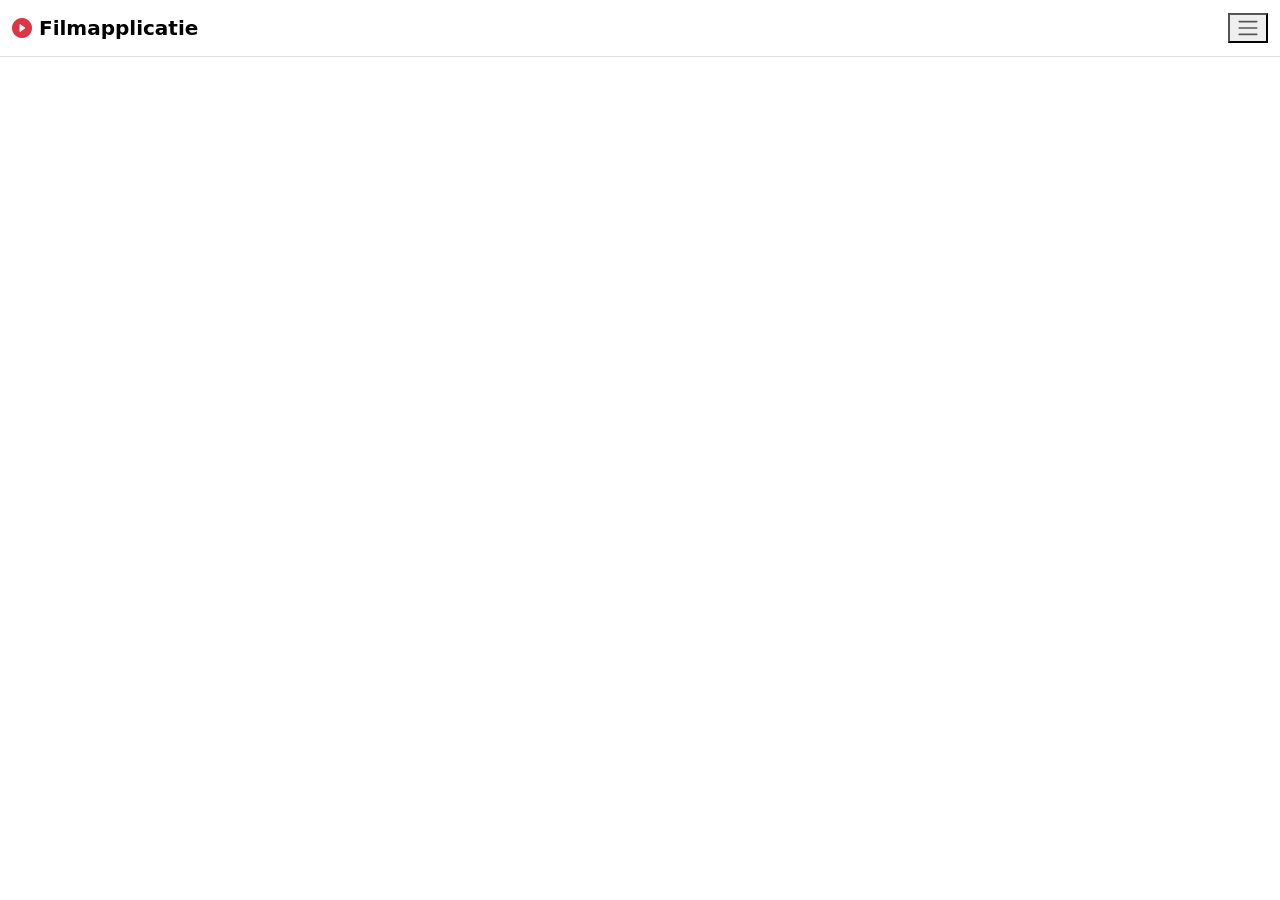
==== Frontend/Index.html @ 702643f3 "Navbar toegevoed + toggler en title Navbar toegevoed + toggler en title" ====
<!DOCTYPE html>
<html lang="en">
<head>
    <meta charset="UTF-8">
    <meta name="viewport" content="width=device-width, initial-scale=1.0">
    <link rel="stylesheet" href="styles.css">
    <title>Filmapplicatie</title>
    <!--Bootstrap css toegevoegd-->
       <link
    href="https://cdn.jsdelivr.net/npm/bootstrap@5.3.3/dist/css/bootstrap.min.css"
    rel="stylesheet">
     <!--Bootstrap icons toegevoegd-->
       <link
    rel="stylesheet"
    href="https://cdn.jsdelivr.net/npm/bootstrap-icons@1.11.3/font/bootstrap-icons.css">
    <link rel="stylesheet" href="styles.css">
</head>
<body>
    <!--Navbar met bootstrap-->
    <nav class="navbar navbar-expand-lg sticky-top border-bottom app-navbar">
        <div class="container-fluid">
            <a href="Index.html" class="navbar-brand fw-bold">
                <i class="bi bi-play-circle-fill text-danger"></i>
                Filmapplicatie
            </a>
    <!--Menu toggler rechts-->
            <button class="navbar-toggle" type="button" data-bs-toggle="collapse" data-bs-target="#navbarMenu">
                <span class="navbar-toggler-icon"></span>
            </button>
        </div>
    </nav>
<!-- Zoekfunctie: Later toevoegen -->
    <script src="script.js"></script>
</body>
</html>
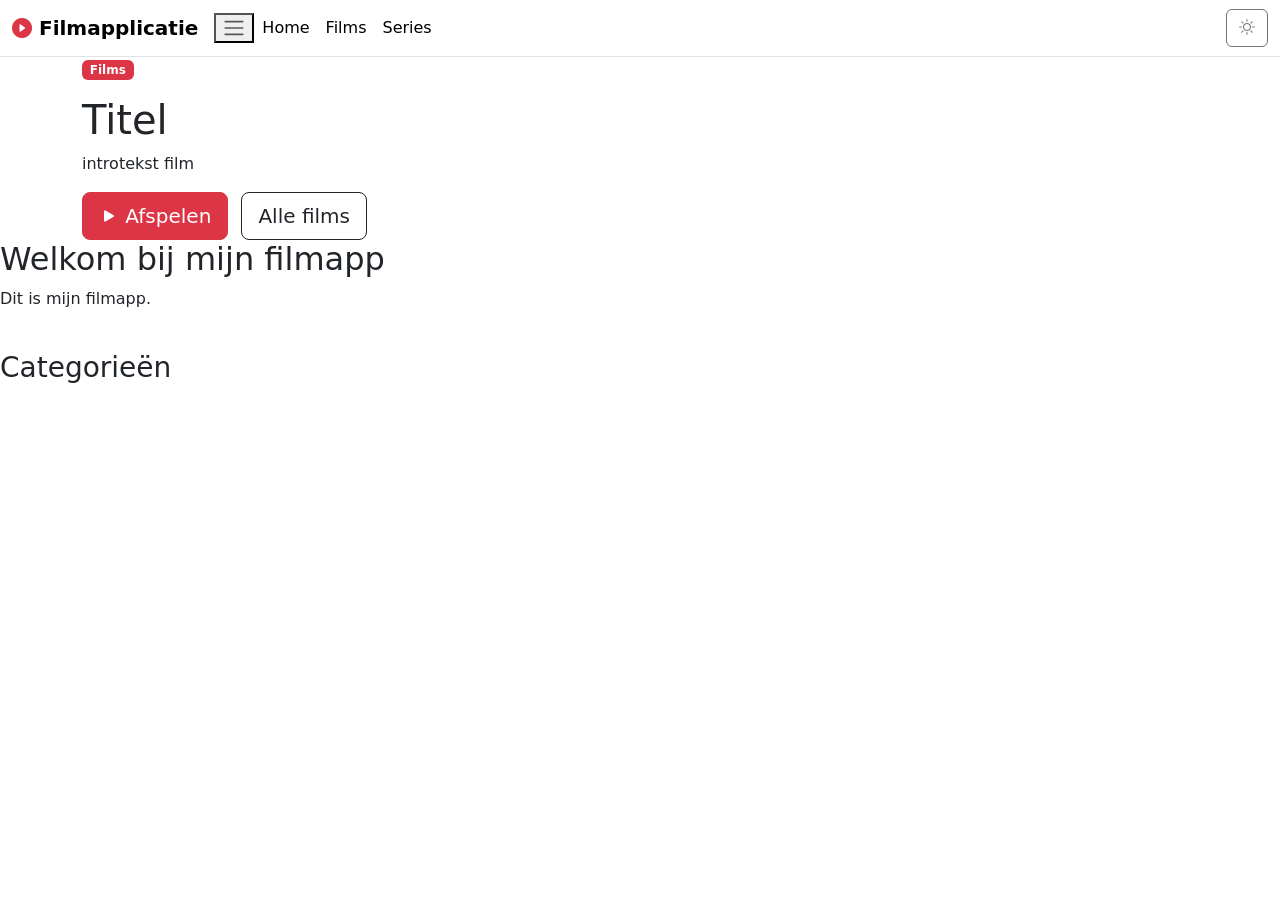
==== commit 7b44cb52: "Header en deel main html geschreven Header en deel main html geschreven" ====
--- a/Frontend/Index.html
+++ b/Frontend/Index.html
@@ -27,9 +27,69 @@
             <button class="navbar-toggle" type="button" data-bs-toggle="collapse" data-bs-target="#navbarMenu">
                 <span class="navbar-toggler-icon"></span>
             </button>
+                <div class="collapse navbar-collapse" id="navbarMenu">
+                    <ul class="navbar-nav me-auto mb-2 mb-lg-0">
+                        <li class="navigatie-item">
+                            <a href="Index.html" class="nav-link active">Home</a>
+                        </li>
+                         <li class="navigatie-item">
+                            <a href="films.html" class="nav-link active">Films</a>
+                        </li>
+                         <li class="navigatie-item">
+                            <a href="series.html" class="nav-link active">Series</a>
+                        </li>
+                    </ul>
+    <!--Dark/lightmodebutton-->
+            <button class="btn btn-outline-secondary" onclick="toggleTheme()" type="button">
+          <i class="bi bi-brightness-high"></i>
+        </button>
+                </div>
+    <!-- Zoekfunctie: Later toevoegen -->
         </div>
     </nav>
-<!-- Zoekfunctie: Later toevoegen -->
+    <header>
+    <!-- Hoofdbanner -->
+      <div class="container">
+      <div class="col-lg-6">
+        <span class="badge bg-danger mb-3">Films</span>
+        <h1>Titel</h1>
+        <p class="introtekst">
+          introtekst film
+        </p>
+
+        <!-- Blob URL insteken-->
+        <button
+          class="btn btn-danger btn-lg"
+          onclick="speelFilm(
+            'The Walking Dead',
+            'https://movieappantonstorage.blob.core.windows.net/moviecontainer/movies/Avatar.2009.EXTENDED.REPACK.1080p.BluRay.x264.AAC5.1-[YTS.MX].mp4',
+            'https://ondertitelbestandNOGTOEVOeGEN'
+          )"
+        >
+          <i class="bi bi-play-fill"></i>
+          Afspelen
+        </button>
+
+        <a href="films.html" class="btn btn-outline-dark btn-lg ms-2">
+          Alle films
+        </a>
+      </div>
+    </div>
+    </header>
+
+
+    <main>
+        <div class="row mb-4">
+      <div class="col-lg-8">
+        <h2>Welkom bij mijn filmapp</h2>
+        <p>
+          Dit is mijn filmapp.
+        </p>
+      </div>
+    </div>
+    </main>
+<h3>Categorieën</h3>
+<!--Categorieen toevoegen-->
     <script src="script.js"></script>
 </body>
 </html>
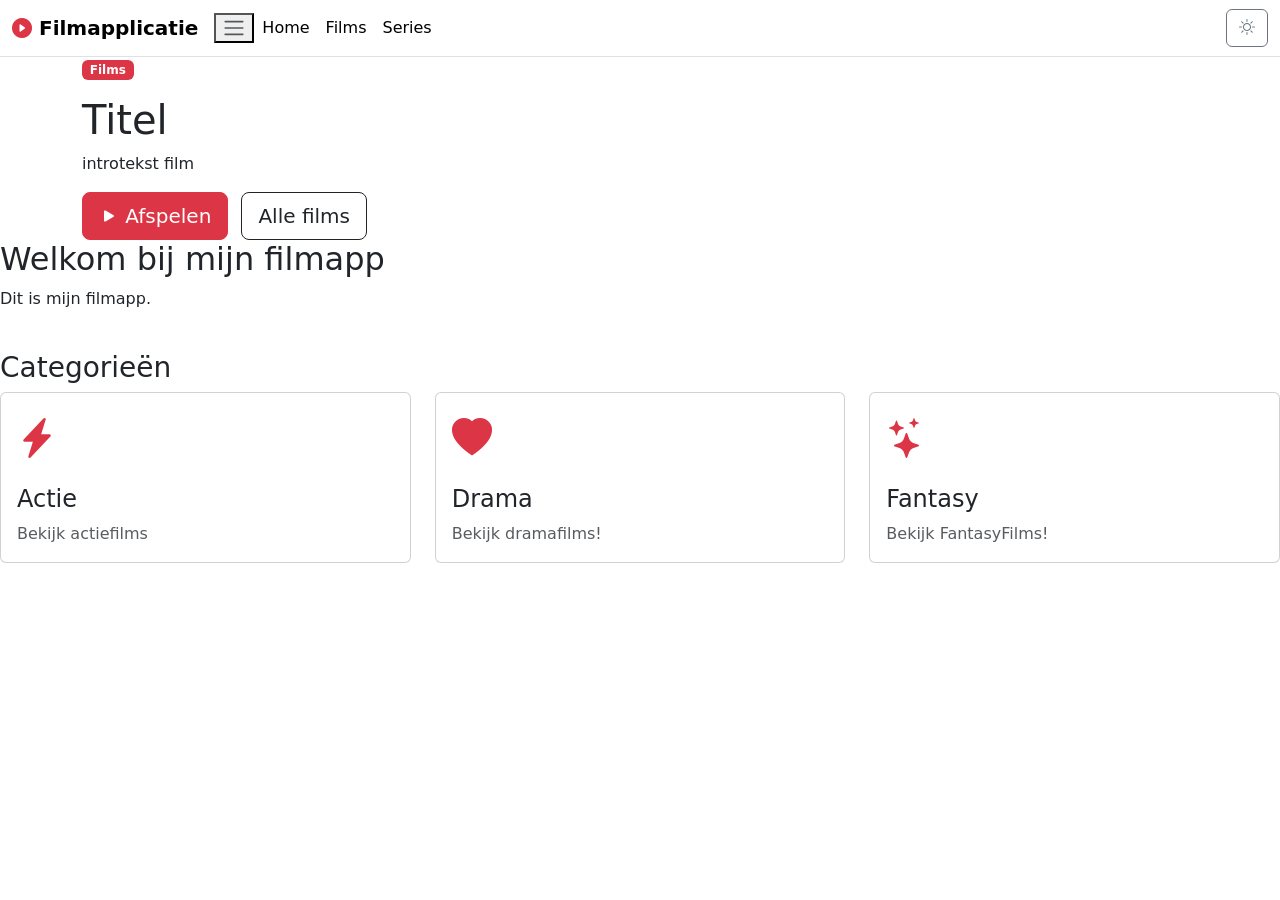
==== commit 802ffe4b: "code geschreven voor categorieeen met bootstrap cards code geschreven voor categorieeen met bootstra" ====
--- a/Frontend/Index.html
+++ b/Frontend/Index.html
@@ -4,7 +4,7 @@
     <meta charset="UTF-8">
     <meta name="viewport" content="width=device-width, initial-scale=1.0">
     <link rel="stylesheet" href="styles.css">
-    <title>Filmapplicatie</title>
+    <title>Filmapplicatie Anton</title>
     <!--Bootstrap css toegevoegd-->
        <link
     href="https://cdn.jsdelivr.net/npm/bootstrap@5.3.3/dist/css/bootstrap.min.css"
@@ -90,6 +90,44 @@
     </main>
 <h3>Categorieën</h3>
 <!--Categorieen toevoegen-->
+<!--Bootstrap cards gebruikt-->
+    <div class="row g-4">
+      <div class="col-md-4">
+        <a href="films.html#actie" class="text-decoration-none">
+          <div class="card category-card h-100">
+            <div class="card-body">
+              <i class="bi bi-lightning-charge-fill text-danger fs-1"></i>
+              <h4 class="mt-3">Actie</h4>
+              <p class="text-body-secondary mb-0">Bekijk actiefilms</p>
+            </div>
+          </div>
+        </a>
+      </div>
+
+      <div class="col-md-4">
+        <a href="films.html#drama" class="text-decoration-none">
+          <div class="card category-card h-100">
+            <div class="card-body">
+              <i class="bi bi-heart-fill text-danger fs-1"></i>
+              <h4 class="mt-3">Drama</h4>
+              <p class="text-body-secondary mb-0">Bekijk dramafilms!</p>
+            </div>
+          </div>
+        </a>
+      </div>
+
+      <div class="col-md-4">
+        <a href="films.html#fantasy" class="text-decoration-none">
+          <div class="card category-card h-100">
+            <div class="card-body">
+              <i class="bi bi-stars text-danger fs-1"></i>
+              <h4 class="mt-3">Fantasy</h4>
+              <p class="text-body-secondary mb-0">Bekijk FantasyFilms!</p>
+            </div>
+          </div>
+        </a>
+      </div>
+    </div>
     <script src="script.js"></script>
 </body>
 </html>
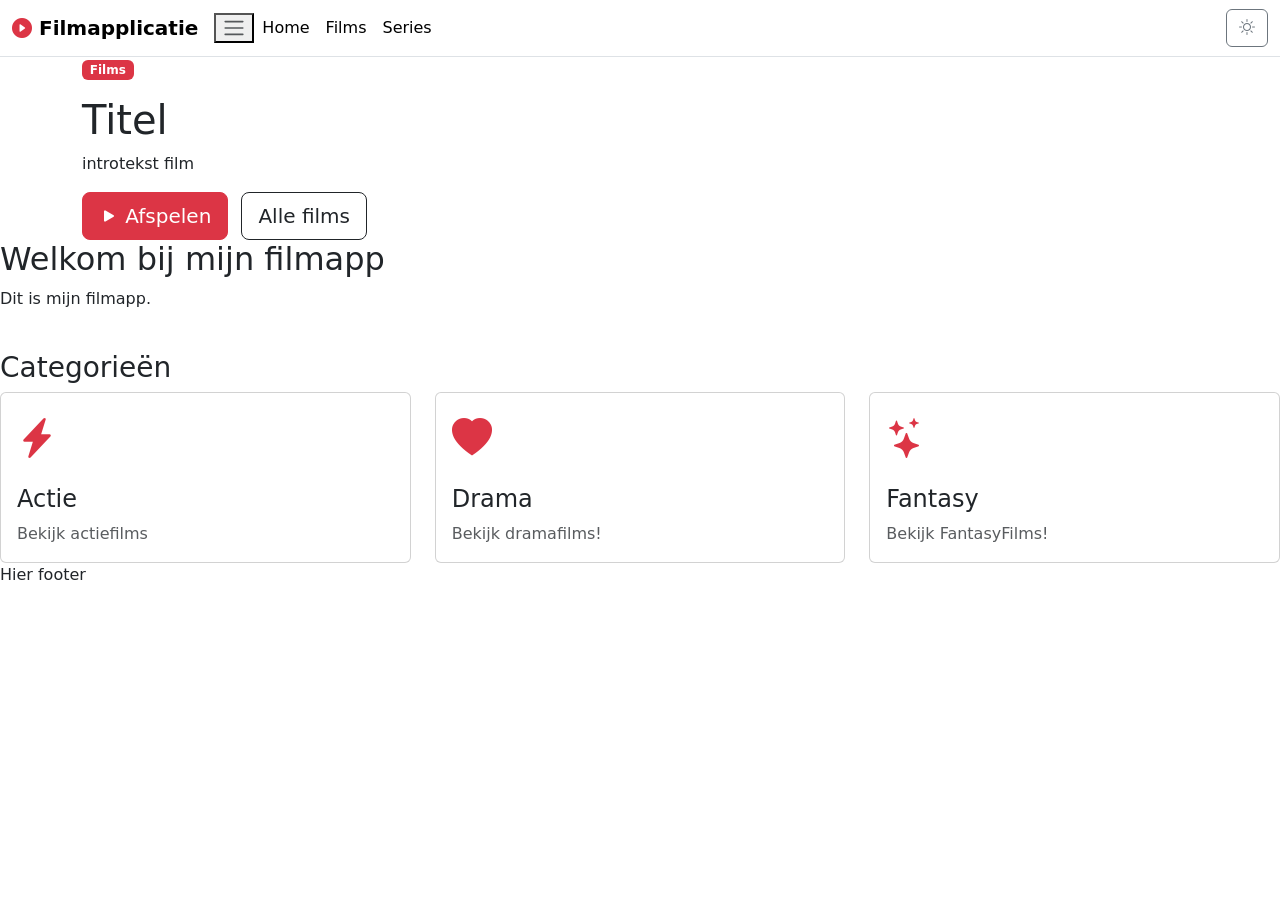
==== commit cfcae40f: "Code geschreven voor films.html en series Code geschreven voor films.html en series" ====
--- a/Frontend/Index.html
+++ b/Frontend/Index.html
@@ -44,7 +44,7 @@
           <i class="bi bi-brightness-high"></i>
         </button>
                 </div>
-    <!-- Zoekfunctie: Later toevoegen -->
+    <!-- Zoekfunctie NAVBAR: Later toevoegen -->
         </div>
     </nav>
     <header>
@@ -61,9 +61,9 @@
         <button
           class="btn btn-danger btn-lg"
           onclick="speelFilm(
-            'The Walking Dead',
-            'https://movieappantonstorage.blob.core.windows.net/moviecontainer/movies/Avatar.2009.EXTENDED.REPACK.1080p.BluRay.x264.AAC5.1-[YTS.MX].mp4',
-            'https://ondertitelbestandNOGTOEVOeGEN'
+            'TEST',
+              'https://jouwstorageaccount.blob.core.windows.net/movies/the-walking-dead/video.mp4',
+              'https://jouwstorageaccount.blob.core.windows.net/movies/the-walking-dead/subtitles-nl.vtt'
           )"
         >
           <i class="bi bi-play-fill"></i>
@@ -87,7 +87,7 @@
         </p>
       </div>
     </div>
-    </main>
+   
 <h3>Categorieën</h3>
 <!--Categorieen toevoegen-->
 <!--Bootstrap cards gebruikt-->
@@ -128,6 +128,11 @@
         </a>
       </div>
     </div>
+     </main>
+     <footer>Hier footer</footer>
+    <!-- Bootstrap JS -->
+  <script src="https://cdn.jsdelivr.net/npm/bootstrap@5.3.3/dist/js/bootstrap.bundle.min.js"></script>
+   <!-- eigen JS -->
     <script src="script.js"></script>
 </body>
 </html>
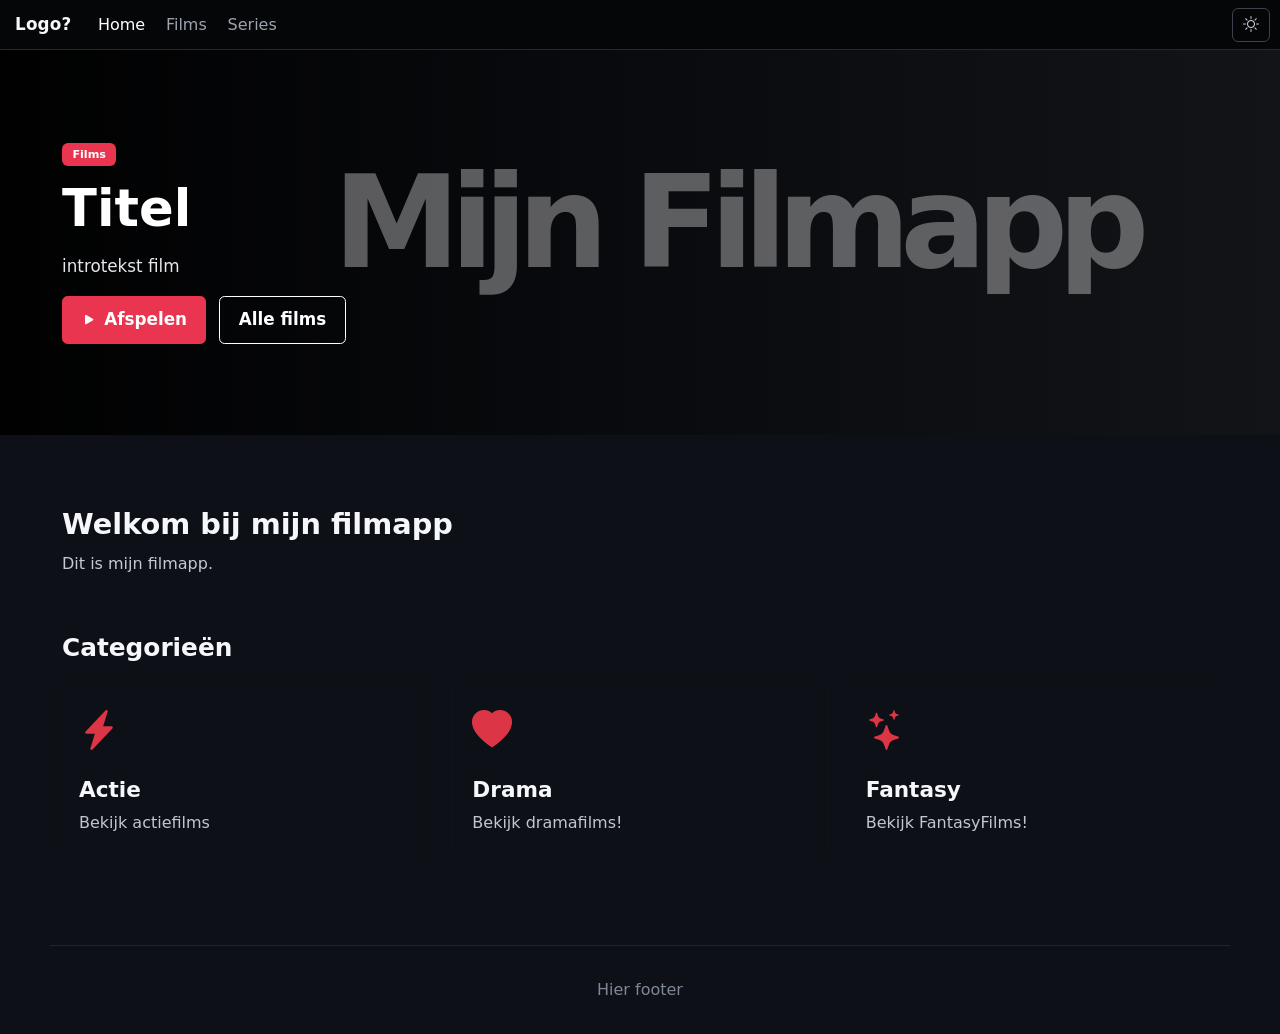
==== commit 05c94de8: "CSS geschreven CSS geschreven" ====
--- a/Frontend/Index.html
+++ b/Frontend/Index.html
@@ -20,8 +20,7 @@
     <nav class="navbar navbar-expand-lg sticky-top border-bottom app-navbar">
         <div class="container-fluid">
             <a href="Index.html" class="navbar-brand fw-bold">
-                <i class="bi bi-play-circle-fill text-danger"></i>
-                Filmapplicatie
+                Logo?
             </a>
     <!--Menu toggler rechts-->
             <button class="navbar-toggle" type="button" data-bs-toggle="collapse" data-bs-target="#navbarMenu">
--- a/Frontend/styles.css
+++ b/Frontend/styles.css
@@ -0,0 +1,404 @@
+/* ===============================
+   Algemene instellingen
+   =============================== */
+
+/*Variabelen gebruikt voor de kleuren */
+:root {
+  --app-bg: #0d1117;
+  --app-bg-soft: #11161c;
+  --app-card: #1c2128;
+  --app-card-border: #363b44;
+  --app-text: #f5f7fa;
+  --app-muted: #a8b0bb;
+  --app-danger: #e9354f;
+  --app-danger-hover: #d62f47;
+}
+
+* {
+  box-sizing: border-box;
+}
+
+html {
+  scroll-behavior: smooth;
+}
+
+body {
+  margin: 0;
+  min-height: 100vh;
+  background: var(--app-bg) !important;
+  color: var(--app-text) !important;
+  font-family: system-ui, -apple-system, BlinkMacSystemFont, "Segoe UI", sans-serif;
+  overflow-x: hidden;
+}
+
+/*Bootstrap kleuren veranderen (later met JS) */
+body {
+  --bs-body-bg: var(--app-bg);
+  --bs-body-color: var(--app-text);
+  --bs-secondary-color: var(--app-muted);
+  --bs-border-color: var(--app-card-border);
+}
+
+.text-body-secondary {
+  color: var(--app-muted) !important;
+}
+
+
+/* ===============================
+   Navbar
+   =============================== */
+
+.app-navbar {
+  background: #050607 !important;
+  border-color: #242830 !important;
+  min-height: 50px;
+  padding: 0.25rem 0;
+  z-index: 1000;
+  padding-left: 15px;
+}
+
+.app-navbar .container-fluid {
+  padding-left: 0;
+  padding-right: 10px;
+}
+
+.navbar-brand {
+  color: var(--app-text) !important;
+  font-size: 1.05rem;
+  letter-spacing: 0.2px;
+  padding-left: 0;
+}
+
+.navbar-brand i {
+  color: var(--app-danger) !important;
+  margin-right: 0.35rem;
+}
+
+.navbar-nav .nav-link {
+  color: #9ca3af !important;
+  font-weight: 500;
+  padding-inline: 0.65rem !important;
+}
+
+.navbar-nav .nav-link:hover,
+.navbar-nav .nav-link:focus {
+  color: #ffffff !important;
+}
+
+.navbar-nav .navigatie-item:first-child .nav-link {
+  color: #ffffff !important;
+}
+
+.navbar-toggle {
+  display: none;
+  padding: 0.35rem 0.65rem;
+  background: transparent;
+  border: 1px solid;
+  border-radius: 0.35rem;
+}
+
+
+
+
+.app-navbar .btn-outline-secondary {
+  order: 3;
+  color: #d1d5db;
+  border-color: #3c424c;
+  background: transparent;
+  width: 38px;
+  height: 34px;
+  padding: 0;
+}
+
+.app-navbar .btn-outline-secondary:hover {
+  background: #1f2630;
+  border-color: #5b6470;
+  color: #ffffff;
+}
+
+
+/* ===============================
+   Header
+   =============================== */
+
+header:empty {
+  display: none;
+}
+
+body > header:has(.container) {
+  position: relative;
+  min-height: 385px;
+  display: flex;
+  align-items: center;
+  overflow: hidden;
+  background:
+    linear-gradient(90deg, rgba(0, 0, 0, 0.95) 0%, rgba(8, 9, 12, 0.9) 45%, rgba(18, 20, 24, 0.95) 100%);
+}
+
+body > header:has(.container)::after {
+  content: "Mijn Filmapp";
+  position: absolute;
+  right: 11%;
+  top: 45%;
+  transform: translateY(-50%);
+  font-size: clamp(5rem, 10vw, 10rem);
+  font-weight: 900;
+  letter-spacing: -0.08em;
+  color: rgba(255, 255, 255, 0.34);
+  white-space: nowrap;
+  z-index: 0;
+  pointer-events: none;
+}
+
+header .container {
+  position: relative;
+  z-index: 1;
+  max-width: 1180px;
+}
+
+header .badge {
+  background: var(--app-danger) !important;
+  font-size: 0.7rem;
+  font-weight: 700;
+  padding: 0.35rem 0.65rem;
+}
+
+header h1 {
+  color: #ffffff;
+  font-size: clamp(2.3rem, 4vw, 3.5rem);
+  font-weight: 800;
+  line-height: 1.05;
+  margin-bottom: 1rem;
+}
+
+header .introtekst,
+header p {
+  color: #e5e7eb;
+  font-size: 1.05rem;
+  line-height: 1.7;
+  max-width: 650px;
+}
+
+.btn-danger {
+  background: var(--app-danger) !important;
+  border-color: var(--app-danger) !important;
+  font-weight: 600;
+}
+
+.btn-danger:hover {
+  background: var(--app-danger-hover) !important;
+  border-color: var(--app-danger-hover) !important;
+}
+
+header .btn-lg {
+  padding: 0.65rem 1.15rem;
+  font-size: 1.05rem;
+  border-radius: 0.35rem;
+}
+
+header .btn-outline-dark {
+  color: #ffffff !important;
+  border-color: #ffffff !important;
+  background: transparent !important;
+  font-weight: 600;
+}
+
+header .btn-outline-dark:hover {
+  background: #ffffff !important;
+  color: #111111 !important;
+}
+
+
+/* ===============================
+   Main layout
+   =============================== */
+
+main {
+  max-width: 1180px;
+  margin: 0 auto;
+  padding: 4.5rem 0.75rem;
+}
+
+main.container {
+  max-width: 1180px;
+  
+}
+
+main h1,
+main h2,
+main h3,
+main h4,
+main h5 {
+  color: #f5f7fa;
+  font-weight: 800;
+}
+
+main h2 {
+  font-size: 1.8rem;
+  margin-bottom: 0.6rem;
+}
+
+main h3 {
+  margin-top: 2.5rem;
+  margin-bottom: 1rem;
+  font-size: 1.55rem;
+}
+
+main p {
+  color: #c3cad4;
+  line-height: 1.6;
+}
+
+
+/* ===============================
+   Categoriekaarten
+   =============================== */
+
+
+.category-card {
+  min-height: 155px;
+  transition: transform 0.18s ease, border-color 0.18s ease, background 0.18s ease;
+}
+
+.category-card .card-body {
+  padding: 1.35rem 1rem;
+}
+
+.category-card i {
+  color: red;
+}
+
+.category-card h4 {
+  font-size: 1.35rem;
+  margin-bottom: 0.45rem;
+}
+
+.category-card p {
+  color: #c0c7d2 !important;
+}
+
+.category-card:hover {
+  transform: translateY(-4px);
+  border-color: var(--app-danger) !important;
+  background: #222832 !important;
+}
+
+
+/* ===============================
+   Films pagina
+   =============================== */
+
+.movie-section {
+  margin-top: 3rem;
+}
+
+.section-title {
+  font-size: 1.6rem;
+  font-weight: 800;
+  margin-bottom: 1.25rem;
+  padding-bottom: 0.4rem;
+  border-bottom: 1px solid;
+  text-align: center;
+}
+
+.movie-card {
+  cursor: pointer;
+  overflow: hidden;
+  transition: transform 1s ease;
+}
+
+.movie-card:hover {
+  transform: translateY(-4px);
+}
+
+.movie-poster {
+  height: 180px;
+  object-fit: cover;
+  background: #252b33;
+}
+
+.movie-card .card-body {
+  padding: 1rem;
+}
+
+.movie-card .card-title {
+  color: #ffffff;
+  font-weight: 800;
+}
+
+.movie-card .card-text {
+  color: #c5ccd6;
+}
+
+
+/* ===============================
+   Series lege box
+   =============================== */
+
+.empty-box {
+  min-height: 420px;
+  display: flex;
+  align-items: center;
+  justify-content: center;
+  border: solid;
+  border-radius: 0.35rem;
+}
+
+.empty-box i {
+  color: #687280 !important;
+}
+
+
+/* ===============================
+   Footer
+   =============================== */
+
+footer {
+  max-width: 1180px;
+  margin: 0 auto;
+  padding: 2rem 0.75rem;
+  color: #7f8794;
+  border-top: 1px solid #20252d;
+  text-align: center;
+  margin-top: 15px;
+}
+
+
+/* ===============================
+   Responsiviteit
+   =============================== */
+
+@media (max-width: 1000px) {
+  .navbar-toggle {
+    display: block;
+  }
+
+  .app-navbar .container-fluid {
+    padding-left: 0.75rem;
+    padding-right: 0.75rem;
+  }
+
+  .app-navbar .navbar-collapse::before {
+    width: 100%;
+    margin: 1rem 0 0.5rem;
+  }
+
+  .app-navbar .btn-outline-secondary {
+    margin-bottom: 0.75rem;
+  }
+
+
+}
+
+@media (max-width: 750px) {
+  main {
+    padding-top: 3rem;
+  }
+
+  header h1 {
+    font-size: 2.4rem;
+  }
+  .category-card {
+    min-height: 135px;
+  }
+}
--- a/Frontend/styles.css
+++ b/Frontend/styles.css
@@ -0,0 +1,404 @@
+/* ===============================
+   Algemene instellingen
+   =============================== */
+
+/*Variabelen gebruikt voor de kleuren */
+:root {
+  --app-bg: #0d1117;
+  --app-bg-soft: #11161c;
+  --app-card: #1c2128;
+  --app-card-border: #363b44;
+  --app-text: #f5f7fa;
+  --app-muted: #a8b0bb;
+  --app-danger: #e9354f;
+  --app-danger-hover: #d62f47;
+}
+
+* {
+  box-sizing: border-box;
+}
+
+html {
+  scroll-behavior: smooth;
+}
+
+body {
+  margin: 0;
+  min-height: 100vh;
+  background: var(--app-bg) !important;
+  color: var(--app-text) !important;
+  font-family: system-ui, -apple-system, BlinkMacSystemFont, "Segoe UI", sans-serif;
+  overflow-x: hidden;
+}
+
+/*Bootstrap kleuren veranderen (later met JS) */
+body {
+  --bs-body-bg: var(--app-bg);
+  --bs-body-color: var(--app-text);
+  --bs-secondary-color: var(--app-muted);
+  --bs-border-color: var(--app-card-border);
+}
+
+.text-body-secondary {
+  color: var(--app-muted) !important;
+}
+
+
+/* ===============================
+   Navbar
+   =============================== */
+
+.app-navbar {
+  background: #050607 !important;
+  border-color: #242830 !important;
+  min-height: 50px;
+  padding: 0.25rem 0;
+  z-index: 1000;
+  padding-left: 15px;
+}
+
+.app-navbar .container-fluid {
+  padding-left: 0;
+  padding-right: 10px;
+}
+
+.navbar-brand {
+  color: var(--app-text) !important;
+  font-size: 1.05rem;
+  letter-spacing: 0.2px;
+  padding-left: 0;
+}
+
+.navbar-brand i {
+  color: var(--app-danger) !important;
+  margin-right: 0.35rem;
+}
+
+.navbar-nav .nav-link {
+  color: #9ca3af !important;
+  font-weight: 500;
+  padding-inline: 0.65rem !important;
+}
+
+.navbar-nav .nav-link:hover,
+.navbar-nav .nav-link:focus {
+  color: #ffffff !important;
+}
+
+.navbar-nav .navigatie-item:first-child .nav-link {
+  color: #ffffff !important;
+}
+
+.navbar-toggle {
+  display: none;
+  padding: 0.35rem 0.65rem;
+  background: transparent;
+  border: 1px solid;
+  border-radius: 0.35rem;
+}
+
+
+
+
+.app-navbar .btn-outline-secondary {
+  order: 3;
+  color: #d1d5db;
+  border-color: #3c424c;
+  background: transparent;
+  width: 38px;
+  height: 34px;
+  padding: 0;
+}
+
+.app-navbar .btn-outline-secondary:hover {
+  background: #1f2630;
+  border-color: #5b6470;
+  color: #ffffff;
+}
+
+
+/* ===============================
+   Header
+   =============================== */
+
+header:empty {
+  display: none;
+}
+
+body > header:has(.container) {
+  position: relative;
+  min-height: 385px;
+  display: flex;
+  align-items: center;
+  overflow: hidden;
+  background:
+    linear-gradient(90deg, rgba(0, 0, 0, 0.95) 0%, rgba(8, 9, 12, 0.9) 45%, rgba(18, 20, 24, 0.95) 100%);
+}
+
+body > header:has(.container)::after {
+  content: "Mijn Filmapp";
+  position: absolute;
+  right: 11%;
+  top: 45%;
+  transform: translateY(-50%);
+  font-size: clamp(5rem, 10vw, 10rem);
+  font-weight: 900;
+  letter-spacing: -0.08em;
+  color: rgba(255, 255, 255, 0.34);
+  white-space: nowrap;
+  z-index: 0;
+  pointer-events: none;
+}
+
+header .container {
+  position: relative;
+  z-index: 1;
+  max-width: 1180px;
+}
+
+header .badge {
+  background: var(--app-danger) !important;
+  font-size: 0.7rem;
+  font-weight: 700;
+  padding: 0.35rem 0.65rem;
+}
+
+header h1 {
+  color: #ffffff;
+  font-size: clamp(2.3rem, 4vw, 3.5rem);
+  font-weight: 800;
+  line-height: 1.05;
+  margin-bottom: 1rem;
+}
+
+header .introtekst,
+header p {
+  color: #e5e7eb;
+  font-size: 1.05rem;
+  line-height: 1.7;
+  max-width: 650px;
+}
+
+.btn-danger {
+  background: var(--app-danger) !important;
+  border-color: var(--app-danger) !important;
+  font-weight: 600;
+}
+
+.btn-danger:hover {
+  background: var(--app-danger-hover) !important;
+  border-color: var(--app-danger-hover) !important;
+}
+
+header .btn-lg {
+  padding: 0.65rem 1.15rem;
+  font-size: 1.05rem;
+  border-radius: 0.35rem;
+}
+
+header .btn-outline-dark {
+  color: #ffffff !important;
+  border-color: #ffffff !important;
+  background: transparent !important;
+  font-weight: 600;
+}
+
+header .btn-outline-dark:hover {
+  background: #ffffff !important;
+  color: #111111 !important;
+}
+
+
+/* ===============================
+   Main layout
+   =============================== */
+
+main {
+  max-width: 1180px;
+  margin: 0 auto;
+  padding: 4.5rem 0.75rem;
+}
+
+main.container {
+  max-width: 1180px;
+  
+}
+
+main h1,
+main h2,
+main h3,
+main h4,
+main h5 {
+  color: #f5f7fa;
+  font-weight: 800;
+}
+
+main h2 {
+  font-size: 1.8rem;
+  margin-bottom: 0.6rem;
+}
+
+main h3 {
+  margin-top: 2.5rem;
+  margin-bottom: 1rem;
+  font-size: 1.55rem;
+}
+
+main p {
+  color: #c3cad4;
+  line-height: 1.6;
+}
+
+
+/* ===============================
+   Categoriekaarten
+   =============================== */
+
+
+.category-card {
+  min-height: 155px;
+  transition: transform 0.18s ease, border-color 0.18s ease, background 0.18s ease;
+}
+
+.category-card .card-body {
+  padding: 1.35rem 1rem;
+}
+
+.category-card i {
+  color: red;
+}
+
+.category-card h4 {
+  font-size: 1.35rem;
+  margin-bottom: 0.45rem;
+}
+
+.category-card p {
+  color: #c0c7d2 !important;
+}
+
+.category-card:hover {
+  transform: translateY(-4px);
+  border-color: var(--app-danger) !important;
+  background: #222832 !important;
+}
+
+
+/* ===============================
+   Films pagina
+   =============================== */
+
+.movie-section {
+  margin-top: 3rem;
+}
+
+.section-title {
+  font-size: 1.6rem;
+  font-weight: 800;
+  margin-bottom: 1.25rem;
+  padding-bottom: 0.4rem;
+  border-bottom: 1px solid;
+  text-align: center;
+}
+
+.movie-card {
+  cursor: pointer;
+  overflow: hidden;
+  transition: transform 1s ease;
+}
+
+.movie-card:hover {
+  transform: translateY(-4px);
+}
+
+.movie-poster {
+  height: 180px;
+  object-fit: cover;
+  background: #252b33;
+}
+
+.movie-card .card-body {
+  padding: 1rem;
+}
+
+.movie-card .card-title {
+  color: #ffffff;
+  font-weight: 800;
+}
+
+.movie-card .card-text {
+  color: #c5ccd6;
+}
+
+
+/* ===============================
+   Series lege box
+   =============================== */
+
+.empty-box {
+  min-height: 420px;
+  display: flex;
+  align-items: center;
+  justify-content: center;
+  border: solid;
+  border-radius: 0.35rem;
+}
+
+.empty-box i {
+  color: #687280 !important;
+}
+
+
+/* ===============================
+   Footer
+   =============================== */
+
+footer {
+  max-width: 1180px;
+  margin: 0 auto;
+  padding: 2rem 0.75rem;
+  color: #7f8794;
+  border-top: 1px solid #20252d;
+  text-align: center;
+  margin-top: 15px;
+}
+
+
+/* ===============================
+   Responsiviteit
+   =============================== */
+
+@media (max-width: 1000px) {
+  .navbar-toggle {
+    display: block;
+  }
+
+  .app-navbar .container-fluid {
+    padding-left: 0.75rem;
+    padding-right: 0.75rem;
+  }
+
+  .app-navbar .navbar-collapse::before {
+    width: 100%;
+    margin: 1rem 0 0.5rem;
+  }
+
+  .app-navbar .btn-outline-secondary {
+    margin-bottom: 0.75rem;
+  }
+
+
+}
+
+@media (max-width: 750px) {
+  main {
+    padding-top: 3rem;
+  }
+
+  header h1 {
+    font-size: 2.4rem;
+  }
+  .category-card {
+    min-height: 135px;
+  }
+}
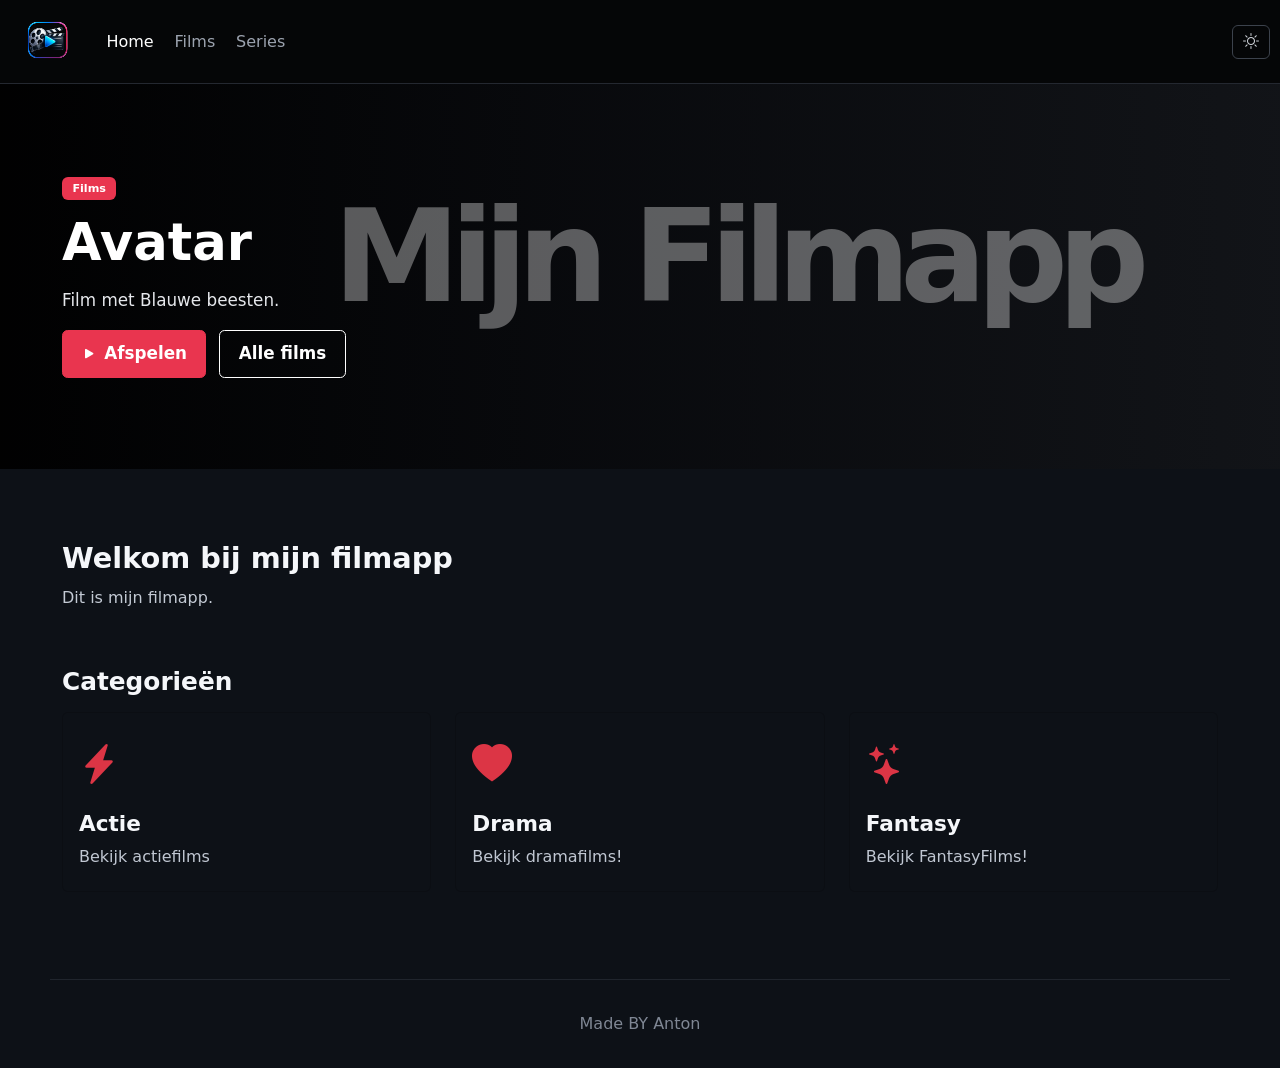
==== commit 2b12d995: "Afwerken basis project 	- Logo toegevoegd 	- Blob URL's en poster URLS in Azure gestoken en toegevoe" ====
--- a/Frontend/Index.html
+++ b/Frontend/Index.html
@@ -20,7 +20,7 @@
     <nav class="navbar navbar-expand-lg sticky-top border-bottom app-navbar">
         <div class="container-fluid">
             <a href="Index.html" class="navbar-brand fw-bold">
-                Logo?
+                <img src="Img/Logo_gegenereerd.png" alt="Logo" class="appLogo">
             </a>
     <!--Menu toggler rechts-->
             <button class="navbar-toggle" type="button" data-bs-toggle="collapse" data-bs-target="#navbarMenu">
@@ -51,18 +51,17 @@
       <div class="container">
       <div class="col-lg-6">
         <span class="badge bg-danger mb-3">Films</span>
-        <h1>Titel</h1>
+        <h1>Avatar</h1>
         <p class="introtekst">
-          introtekst film
+          Film met Blauwe beesten.
         </p>
 
         <!-- Blob URL insteken-->
         <button
           class="btn btn-danger btn-lg"
           onclick="speelFilm(
-            'TEST',
-              'https://jouwstorageaccount.blob.core.windows.net/movies/the-walking-dead/video.mp4',
-              'https://jouwstorageaccount.blob.core.windows.net/movies/the-walking-dead/subtitles-nl.vtt'
+            'Avatar',
+              'https://movieappantonstorage.blob.core.windows.net/moviecontainer/Films/Avatar2/Avatar.The.Way.Of.Water.2022.1080p.WEBRip.x264.AAC5.1-%5BYTS.MX%5D.mp4'
           )"
         >
           <i class="bi bi-play-fill"></i>
@@ -128,7 +127,31 @@
       </div>
     </div>
      </main>
-     <footer>Hier footer</footer>
+     <footer>Made BY Anton</footer>
+         <!-- Videospeler -->
+<div class="modal fade" id="filmVenster" tabindex="-1">
+  <div class="modal-dialog modal-xl modal-dialog-centered">
+    <div class="modal-content bg-dark text-white">
+
+      <div class="modal-header">
+        <h5 class="modal-title" id="filmTitel">Film</h5>
+
+        <button 
+          type="button" 
+          class="btn-close btn-close-white" 
+          data-bs-dismiss="modal">
+        </button>
+      </div>
+
+      <div class="modal-body">
+        <video id="filmSpeler" class="w-100" controls preload="metadata">
+          Je browser ondersteunt geen video.
+        </video>
+      </div>
+
+    </div>
+  </div>
+</div>
     <!-- Bootstrap JS -->
   <script src="https://cdn.jsdelivr.net/npm/bootstrap@5.3.3/dist/js/bootstrap.bundle.min.js"></script>
    <!-- eigen JS -->
--- a/Frontend/styles.css
+++ b/Frontend/styles.css
@@ -312,10 +312,12 @@
 }
 
 .movie-poster {
-  height: 180px;
+  height: 340px;
   object-fit: cover;
-  background: #252b33;
-}
+  background: #000;
+}
+
+
 
 .movie-card .card-body {
   padding: 1rem;
@@ -401,4 +403,15 @@
   .category-card {
     min-height: 135px;
   }
+}
+
+#filmSpeler {
+  max-height: 75vh;
+  background: #000;
+}
+
+.appLogo{
+   height: 65px;
+  width: auto;
+  object-fit: contain;
 }
--- a/Frontend/styles.css
+++ b/Frontend/styles.css
@@ -312,10 +312,12 @@
 }
 
 .movie-poster {
-  height: 180px;
+  height: 340px;
   object-fit: cover;
-  background: #252b33;
-}
+  background: #000;
+}
+
+
 
 .movie-card .card-body {
   padding: 1rem;
@@ -401,4 +403,15 @@
   .category-card {
     min-height: 135px;
   }
+}
+
+#filmSpeler {
+  max-height: 75vh;
+  background: #000;
+}
+
+.appLogo{
+   height: 65px;
+  width: auto;
+  object-fit: contain;
 }
